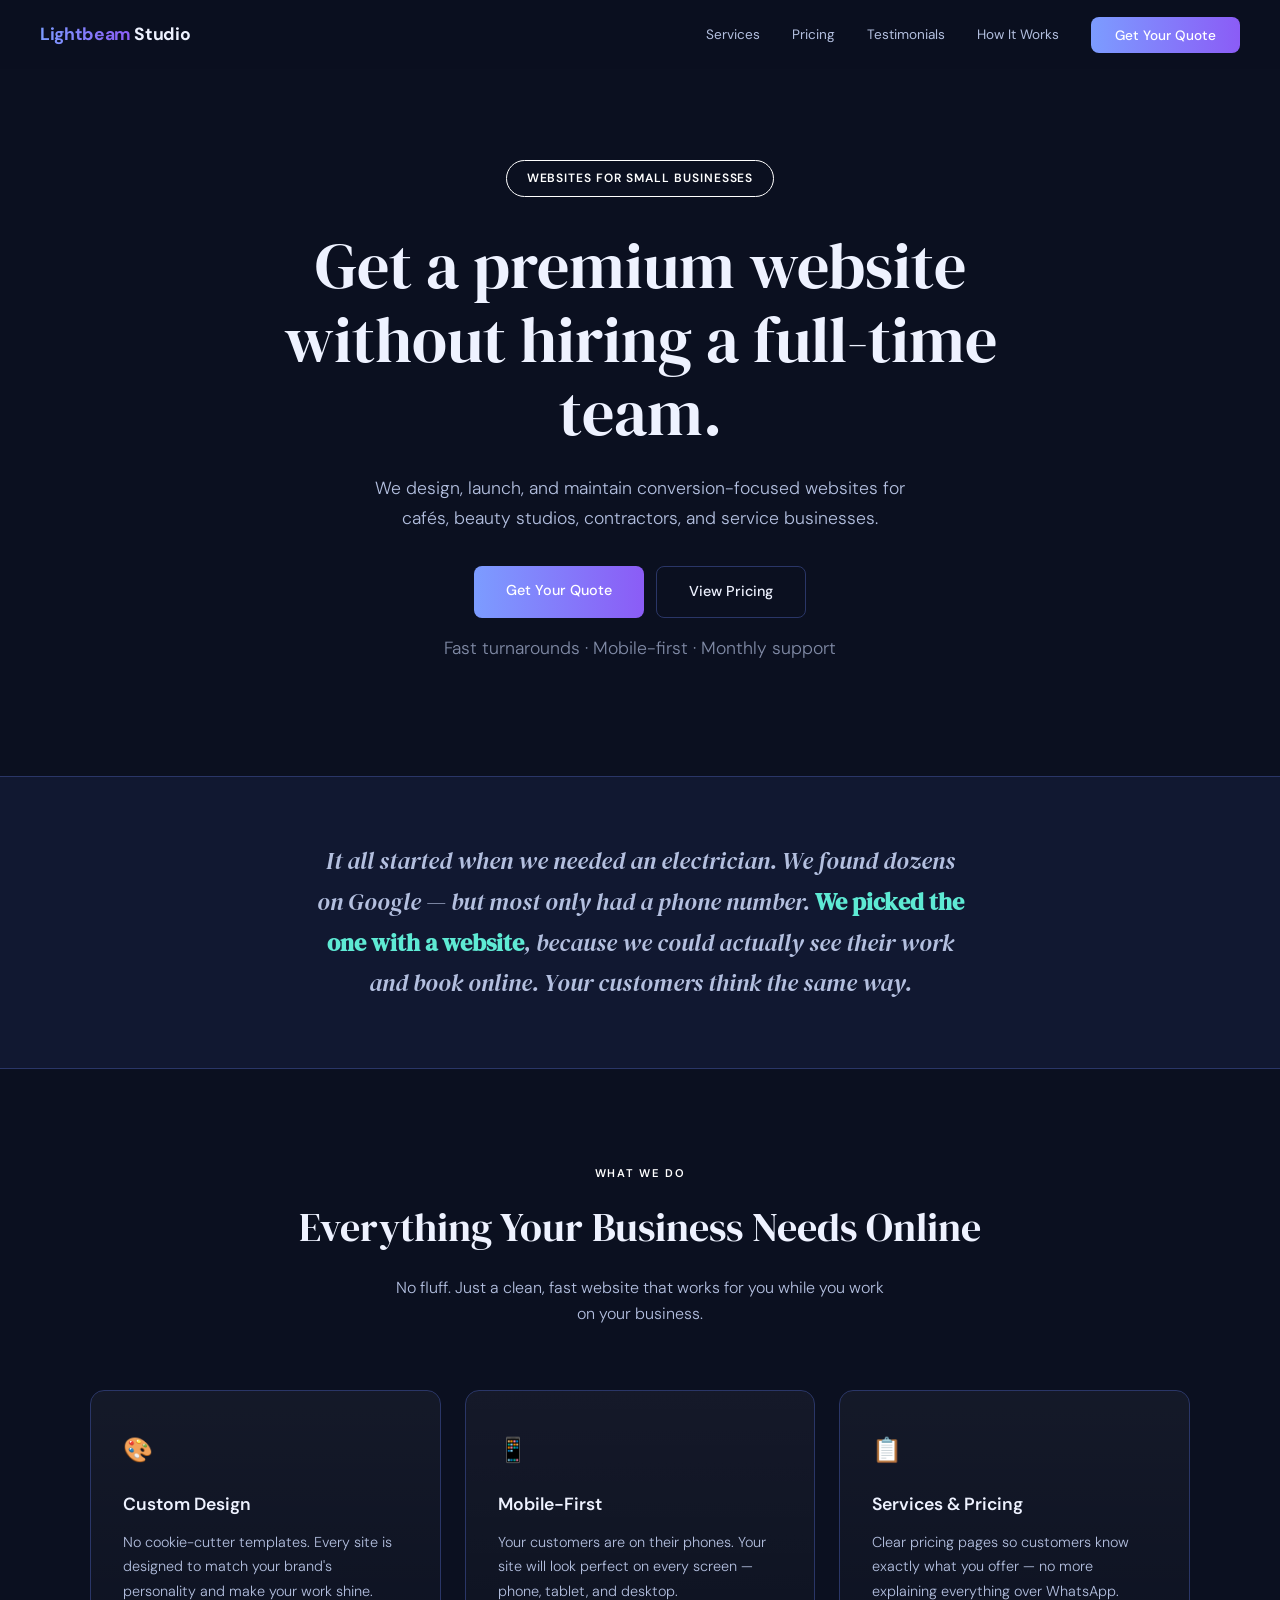
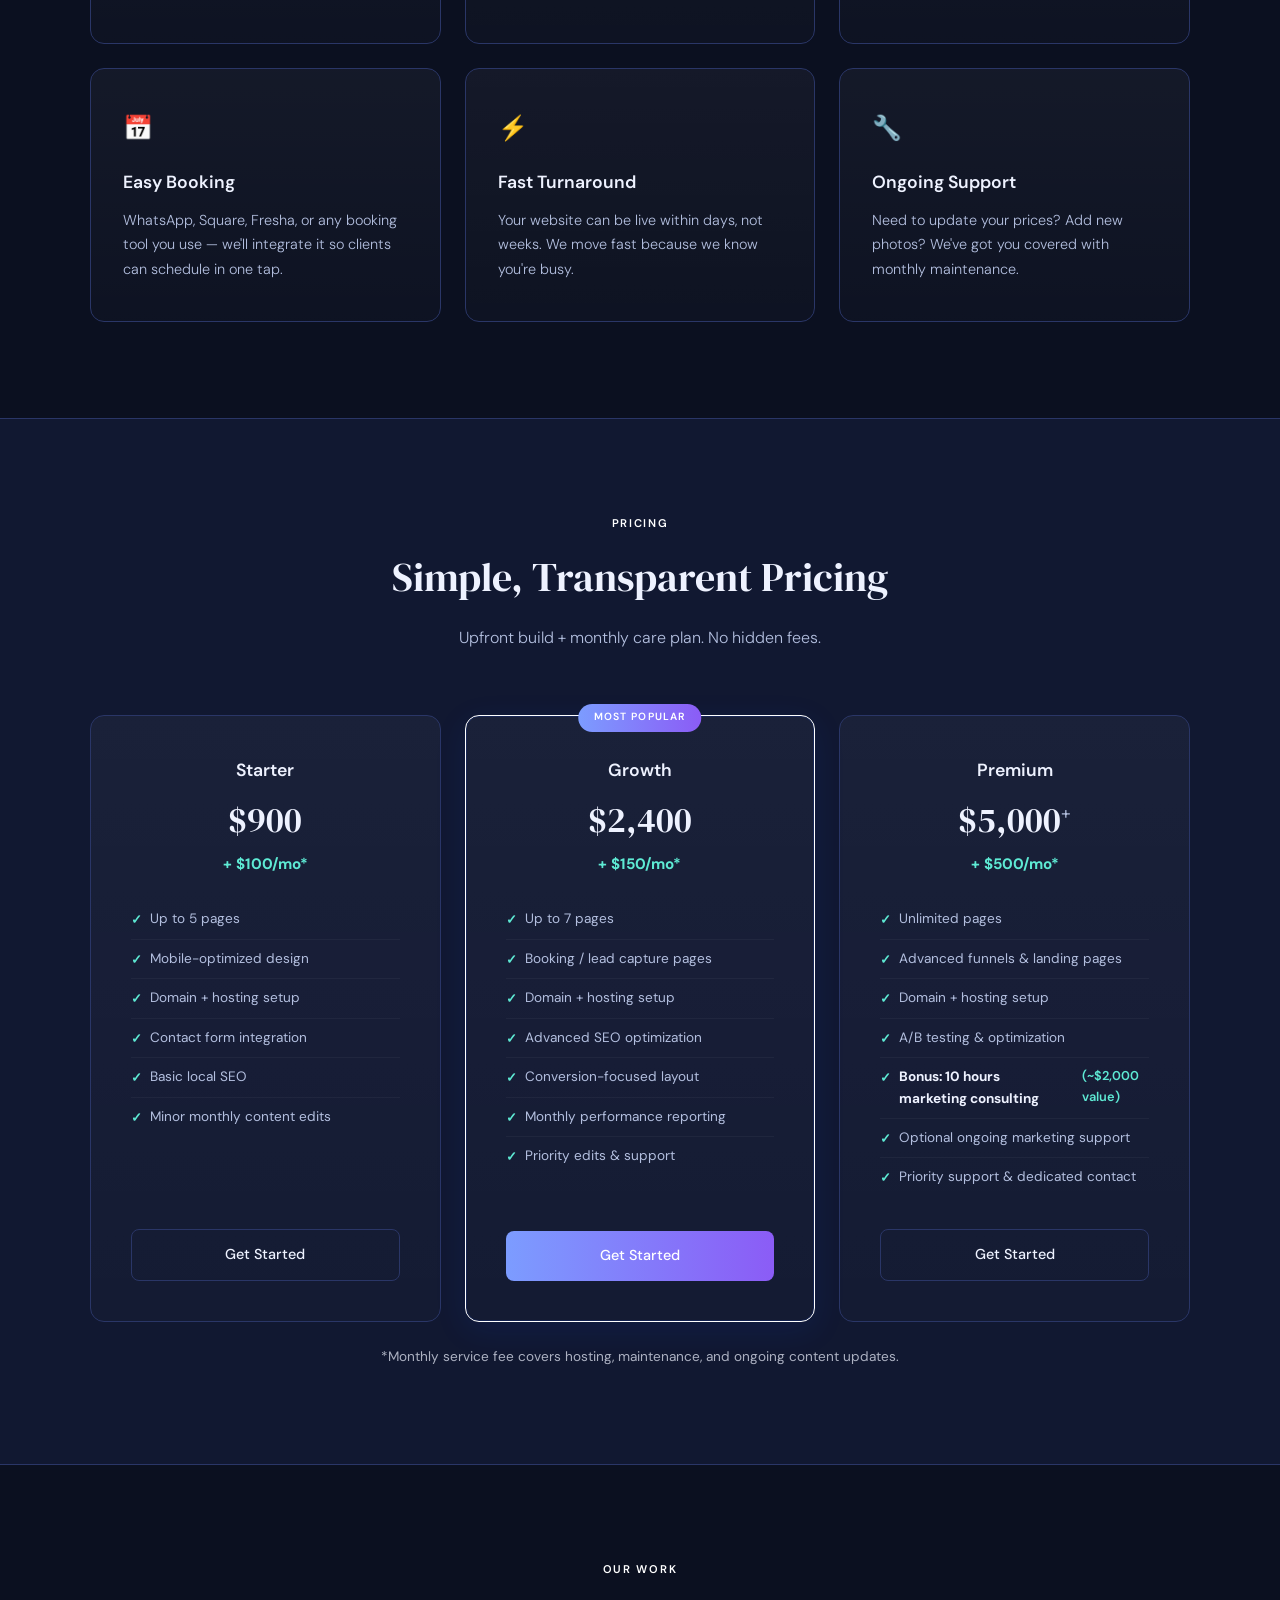
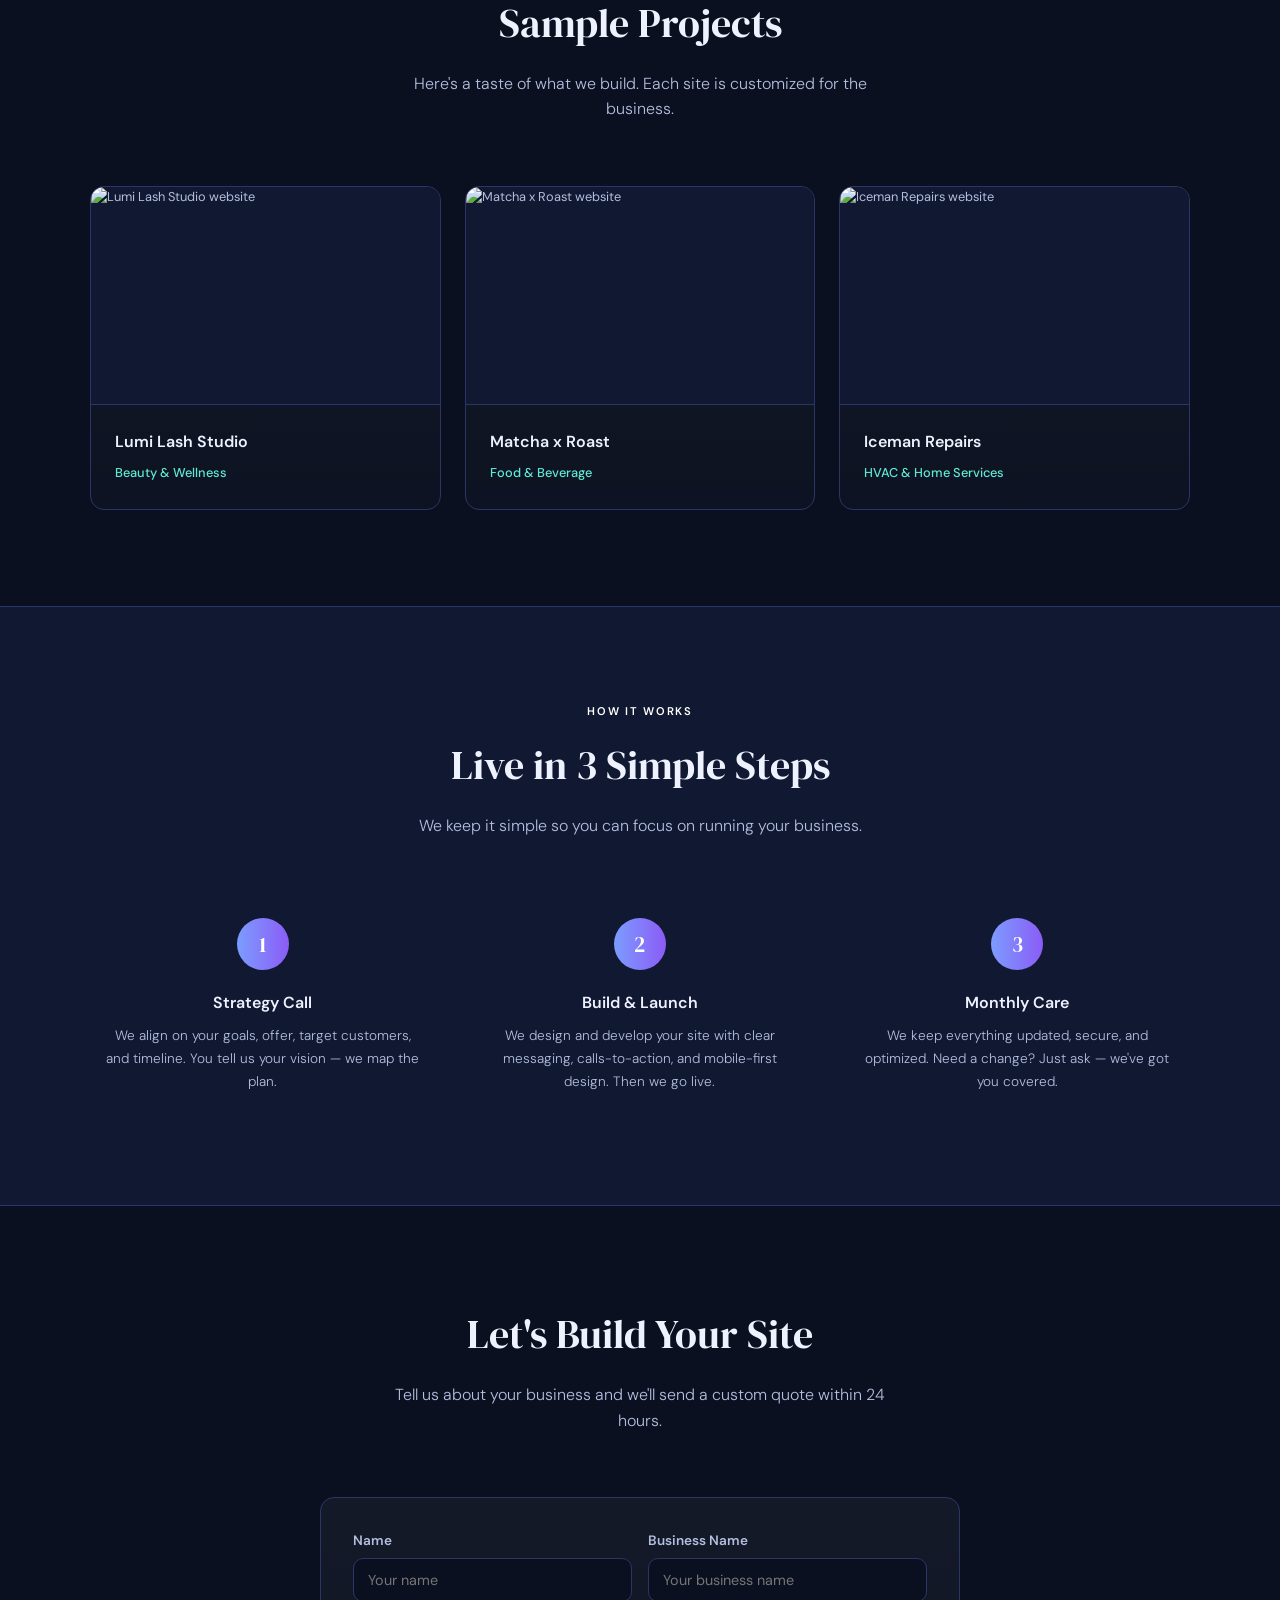
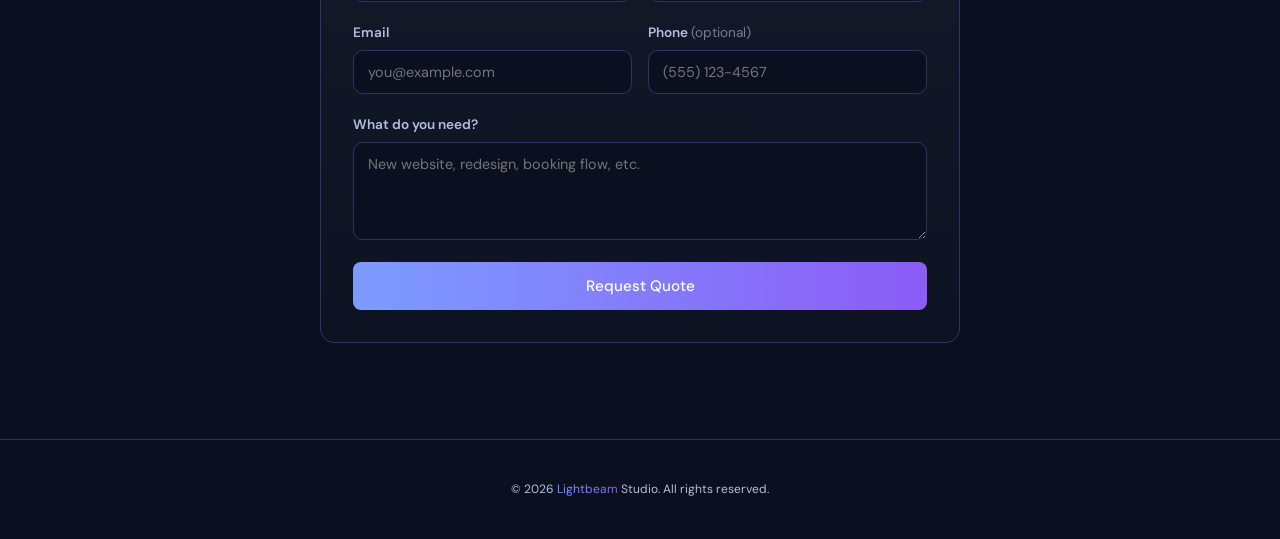
==== index.html @ a2fea818 "Lightbeam Studio - initial deploy" ====
<!doctype html>
<html lang="en">
    <head>
        <meta charset="UTF-8" />
        <meta name="viewport" content="width=device-width, initial-scale=1.0" />
        <title>Lightbeam Studio — Websites for Small Businesses</title>
        <meta
            name="description"
            content="Done-for-you websites for local businesses. Professional design, fast launch, and monthly maintenance plans."
        />
        <link rel="preconnect" href="https://fonts.googleapis.com" />
        <link rel="preconnect" href="https://fonts.gstatic.com" crossorigin />
        <link
            href="https://fonts.googleapis.com/css2?family=DM+Sans:ital,wght@0,300;0,400;0,500;0,600;0,700;1,400&family=DM+Serif+Display:ital@0;1&display=swap"
            rel="stylesheet"
        />
        <link rel="stylesheet" href="./styles.css" />
    </head>
    <body>
        <!-- NAV -->
        <nav>
            <a href="#" class="nav-logo"
                ><span class="boo">Lightbeam</span> Studio</a
            >
            <ul class="nav-links">
                <li><a href="#services">Services</a></li>
                <li><a href="#pricing">Pricing</a></li>
                <li><a href="./testimonials.html">Testimonials</a></li>
                <li><a href="#how">How It Works</a></li>
                <li><a href="#contact" class="nav-cta">Get Your Quote</a></li>
            </ul>
            <button class="nav-hamburger" aria-label="Menu">
                <span></span><span></span><span></span>
            </button>
        </nav>

        <!-- HERO -->
        <section class="hero">
            <div class="fade-in">
                <span class="hero-badge">WEBSITES FOR SMALL BUSINESSES</span>
                <h1>Get a premium website without hiring a full-time team.</h1>
                <p>
                    We design, launch, and maintain conversion-focused websites
                    for cafés, beauty studios, contractors, and service
                    businesses.
                </p>
                <div class="hero-ctas">
                    <a href="#contact" class="btn-gradient">Get Your Quote</a>
                    <a href="#pricing" class="btn-ghost">View Pricing</a>
                </div>
                <p class="micro">
                    Fast turnarounds · Mobile-first · Monthly support
                </p>
            </div>
        </section>

        <!-- STORY -->
        <div class="story">
            <div class="story-inner fade-in">
                <p>
                    It all started when we needed an electrician. We found
                    dozens on Google — but most only had a phone number.
                    <strong>We picked the one with a website</strong>, because
                    we could actually see their work and book online. Your
                    customers think the same way.
                </p>
            </div>
        </div>

        <!-- SERVICES -->
        <section id="services">
            <p class="section-label fade-in">What We Do</p>
            <h2 class="section-title fade-in">
                Everything Your Business Needs Online
            </h2>
            <p class="section-subtitle fade-in">
                No fluff. Just a clean, fast website that works for you while
                you work on your business.
            </p>

            <div class="offers-grid">
                <div class="offer-card fade-in">
                    <div class="offer-icon">🎨</div>
                    <h3>Custom Design</h3>
                    <p>
                        No cookie-cutter templates. Every site is designed to
                        match your brand's personality and make your work shine.
                    </p>
                </div>
                <div class="offer-card fade-in">
                    <div class="offer-icon">📱</div>
                    <h3>Mobile-First</h3>
                    <p>
                        Your customers are on their phones. Your site will look
                        perfect on every screen — phone, tablet, and desktop.
                    </p>
                </div>
                <div class="offer-card fade-in">
                    <div class="offer-icon">📋</div>
                    <h3>Services & Pricing</h3>
                    <p>
                        Clear pricing pages so customers know exactly what you
                        offer — no more explaining everything over WhatsApp.
                    </p>
                </div>
                <div class="offer-card fade-in">
                    <div class="offer-icon">📅</div>
                    <h3>Easy Booking</h3>
                    <p>
                        WhatsApp, Square, Fresha, or any booking tool you use —
                        we'll integrate it so clients can schedule in one tap.
                    </p>
                </div>
                <div class="offer-card fade-in">
                    <div class="offer-icon">⚡</div>
                    <h3>Fast Turnaround</h3>
                    <p>
                        Your website can be live within days, not weeks. We move
                        fast because we know you're busy.
                    </p>
                </div>
                <div class="offer-card fade-in">
                    <div class="offer-icon">🔧</div>
                    <h3>Ongoing Support</h3>
                    <p>
                        Need to update your prices? Add new photos? We've got
                        you covered with monthly maintenance.
                    </p>
                </div>
            </div>
        </section>

        <!-- PRICING -->
        <section id="pricing" class="alt-section">
            <p class="section-label fade-in">Pricing</p>
            <h2 class="section-title fade-in">Simple, Transparent Pricing</h2>
            <p class="section-subtitle fade-in">
                Upfront build + monthly care plan. No hidden fees.
            </p>

            <div class="pricing-grid">
                <div class="pricing-card fade-in">
                    <h3>Starter</h3>
                    <div class="price">$900</div>
                    <div class="monthly">+ $100/mo*</div>
                    <ul class="pricing-features">
                        <li>Up to 5 pages</li>
                        <li>Mobile-optimized design</li>
                        <li>Domain + hosting setup</li>
                        <li>Contact form integration</li>
                        <li>Basic local SEO</li>
                        <li>Minor monthly content edits</li>
                    </ul>
                    <a href="#contact" class="btn-outline-full">Get Started</a>
                </div>
                <div class="pricing-card featured fade-in">
                    <span class="pricing-badge">Most Popular</span>
                    <h3>Growth</h3>
                    <div class="price">$2,400</div>
                    <div class="monthly">+ $150/mo*</div>
                    <ul class="pricing-features">
                        <li>Up to 7 pages</li>
                        <li>Booking / lead capture pages</li>
                        <li>Domain + hosting setup</li>
                        <li>Advanced SEO optimization</li>
                        <li>Conversion-focused layout</li>
                        <li>Monthly performance reporting</li>
                        <li>Priority edits & support</li>
                    </ul>
                    <a href="#contact" class="btn-gradient-full">Get Started</a>
                </div>
                <div class="pricing-card fade-in">
                    <h3>Premium</h3>
                    <div class="price">
                        $5,000<span
                            style="font-size: 0.5em; vertical-align: super"
                            >+</span
                        >
                    </div>
                    <div class="monthly">+ $500/mo*</div>
                    <ul class="pricing-features">
                        <li>Unlimited pages</li>
                        <li>Advanced funnels & landing pages</li>
                        <li>Domain + hosting setup</li>
                        <li>A/B testing & optimization</li>
                        <li>
                            <strong>Bonus: 10 hours marketing consulting</strong
                            ><br /><span class="bonus-value"
                                >(~$2,000 value)</span
                            >
                        </li>
                        <li>Optional ongoing marketing support</li>
                        <li>Priority support & dedicated contact</li>
                    </ul>
                    <a href="#contact" class="btn-outline-full">Get Started</a>
                </div>
            </div>
            <p
                class="pricing-remark fade-in"
                style="
                    text-align: center;
                    margin-top: 1.5rem;
                    font-size: 0.85rem;
                    opacity: 0.7;
                "
            >
                *Monthly service fee covers hosting, maintenance, and ongoing
                content updates.
            </p>
        </section>

        <!-- PORTFOLIO / TESTIMONIALS -->
        <section id="work">
            <p class="section-label fade-in">Our Work</p>
            <h2 class="section-title fade-in">Sample Projects</h2>
            <p class="section-subtitle fade-in">
                Here's a taste of what we build. Each site is customized for the
                business.
            </p>

            <div class="portfolio-grid">
                <div class="portfolio-card fade-in">
                    <div class="portfolio-thumb">
                        <img
                            src="../small-biz-web-studio/assets/case-studies/lumi-lash-brow-home.png"
                            alt="Lumi Lash Studio website"
                        />
                    </div>
                    <div class="portfolio-info">
                        <h3>Lumi Lash Studio</h3>
                        <span class="portfolio-type">Beauty & Wellness</span>
                    </div>
                </div>
                <div class="portfolio-card fade-in">
                    <div class="portfolio-thumb">
                        <img
                            src="../small-biz-web-studio/assets/case-studies/matcha-x-roast-home.png"
                            alt="Matcha x Roast website"
                        />
                    </div>
                    <div class="portfolio-info">
                        <h3>Matcha x Roast</h3>
                        <span class="portfolio-type">Food & Beverage</span>
                    </div>
                </div>
                <div class="portfolio-card fade-in">
                    <div class="portfolio-thumb">
                        <img
                            src="../small-biz-web-studio/assets/case-studies/iceman-repairs-home.png"
                            alt="Iceman Repairs website"
                        />
                    </div>
                    <div class="portfolio-info">
                        <h3>Iceman Repairs</h3>
                        <span class="portfolio-type">HVAC & Home Services</span>
                    </div>
                </div>
            </div>
        </section>

        <!-- HOW IT WORKS -->
        <section id="how" class="alt-section">
            <p class="section-label fade-in">How It Works</p>
            <h2 class="section-title fade-in">Live in 3 Simple Steps</h2>
            <p class="section-subtitle fade-in">
                We keep it simple so you can focus on running your business.
            </p>

            <div class="steps">
                <div class="step fade-in">
                    <div class="step-num">1</div>
                    <h3>Strategy Call</h3>
                    <p>
                        We align on your goals, offer, target customers, and
                        timeline. You tell us your vision — we map the plan.
                    </p>
                </div>
                <div class="step fade-in">
                    <div class="step-num">2</div>
                    <h3>Build & Launch</h3>
                    <p>
                        We design and develop your site with clear messaging,
                        calls-to-action, and mobile-first design. Then we go
                        live.
                    </p>
                </div>
                <div class="step fade-in">
                    <div class="step-num">3</div>
                    <h3>Monthly Care</h3>
                    <p>
                        We keep everything updated, secure, and optimized. Need
                        a change? Just ask — we've got you covered.
                    </p>
                </div>
            </div>
        </section>

        <!-- CONTACT -->
        <section id="contact">
            <div class="fade-in contact-wrap">
                <h2 class="section-title">Let's Build Your Site</h2>
                <p class="section-subtitle">
                    Tell us about your business and we'll send a custom quote
                    within 24 hours.
                </p>

                <form
                    class="contact-form"
                    action="mailto:hello@lightbeamstudio.com"
                    method="post"
                    enctype="text/plain"
                >
                    <div class="form-grid">
                        <label>
                            Name
                            <input
                                type="text"
                                name="name"
                                required
                                placeholder="Your name"
                            />
                        </label>
                        <label>
                            Business Name
                            <input
                                type="text"
                                name="business"
                                required
                                placeholder="Your business name"
                            />
                        </label>
                        <label>
                            Email
                            <input
                                type="email"
                                name="email"
                                required
                                placeholder="you@example.com"
                            />
                        </label>
                        <label>
                            Phone <span class="optional">(optional)</span>
                            <input
                                type="tel"
                                name="phone"
                                placeholder="(555) 123-4567"
                            />
                        </label>
                    </div>
                    <label class="full-width">
                        What do you need?
                        <textarea
                            name="needs"
                            rows="4"
                            placeholder="New website, redesign, booking flow, etc."
                        ></textarea>
                    </label>
                    <button class="btn-gradient-full" type="submit">
                        Request Quote
                    </button>
                </form>
            </div>
        </section>

        <!-- FOOTER -->
        <footer>
            <p>
                © 2026 <span class="boo">Lightbeam</span> Studio. All rights
                reserved.
            </p>
        </footer>

        <script>
            // Fade-in on scroll
            const observer = new IntersectionObserver(
                (entries) => {
                    entries.forEach((entry) => {
                        if (entry.isIntersecting)
                            entry.target.classList.add("visible");
                    });
                },
                { threshold: 0.1 },
            );
            document
                .querySelectorAll(".fade-in")
                .forEach((el) => observer.observe(el));

            // Nav scroll
            window.addEventListener("scroll", () => {
                document
                    .querySelector("nav")
                    .classList.toggle("scrolled", window.scrollY > 20);
            });

            // Mobile menu
            const hamburger = document.querySelector(".nav-hamburger");
            const navLinks = document.querySelector(".nav-links");
            hamburger.addEventListener("click", () => {
                hamburger.classList.toggle("open");
                navLinks.classList.toggle("open");
            });
            navLinks.querySelectorAll("a").forEach((link) => {
                link.addEventListener("click", () => {
                    hamburger.classList.remove("open");
                    navLinks.classList.remove("open");
                });
            });
        </script>
    </body>
</html>
---- styles.css ----
/* === Lightbeam Studio — Blue Theme + A's Layout & Fonts === */

:root {
  --bg: #0b1020;
  --bg-soft: #111831;
  --card: #151d3a;
  --text: #eef2ff;
  --muted: #b3bfdf;
  --boo-blue: #ffffff;
  --brand: #7c9cff;
  --brand-2: #5eead4;
  --accent: #8b5cf6;
  --line: #2a3667;
  --gradient: linear-gradient(90deg, var(--brand), var(--accent));
  --serif: 'DM Serif Display', Georgia, serif;
  --sans: 'DM Sans', -apple-system, sans-serif;
  --max-w: 1100px;
}

*, *::before, *::after { margin: 0; padding: 0; box-sizing: border-box; }
html { scroll-behavior: smooth; }

body {
  font-family: var(--sans);
  background: var(--bg);
  color: var(--text);
  line-height: 1.6;
  -webkit-font-smoothing: antialiased;
}

/* ═══════ NAV ═══════ */
nav {
  position: fixed;
  top: 0; left: 0; right: 0;
  z-index: 100;
  padding: 1.25rem 2.5rem;
  display: flex;
  justify-content: space-between;
  align-items: center;
  background: rgba(11, 16, 32, 0.9);
  backdrop-filter: blur(12px);
  border-bottom: 1px solid transparent;
  transition: border-color 0.3s;
}
nav.scrolled { border-bottom-color: var(--line); }

.nav-logo {
  font-family: var(--sans);
  font-size: 1.1rem;
  font-weight: 700;
  color: var(--text);
  text-decoration: none;
  letter-spacing: -0.02em;
}
.nav-logo .boo,
footer .boo {
  background: var(--gradient);
  -webkit-background-clip: text;
  -webkit-text-fill-color: transparent;
  background-clip: text;
}
.nav-links {
  display: flex;
  gap: 2rem;
  list-style: none;
  align-items: center;
}
.nav-links a {
  color: var(--muted);
  text-decoration: none;
  font-size: 0.85rem;
  font-weight: 400;
  transition: color 0.3s;
}
.nav-links a:hover { color: var(--text); }
.nav-links .nav-cta {
  background: var(--gradient);
  color: white;
  padding: 0.6rem 1.5rem;
  border-radius: 8px;
  font-weight: 500;
  transition: opacity 0.3s, box-shadow 0.3s;
}
.nav-links .nav-cta:hover {
  opacity: 0.9;
  color: white;
  box-shadow: 0 4px 20px rgba(20, 79, 255, 0.3);
}

.nav-hamburger {
  display: none;
  flex-direction: column;
  gap: 5px;
  cursor: pointer;
  background: none;
  border: none;
  padding: 4px;
}
.nav-hamburger span {
  width: 22px;
  height: 1.5px;
  background: var(--text);
  transition: all 0.3s;
}

/* ═══════ HERO ═══════ */
.hero {
  padding: 10rem 2rem 5rem;
  text-align: center;
  max-width: 800px;
  margin: 0 auto;
}
.hero-badge {
  display: inline-block;
  font-size: 0.75rem;
  font-weight: 600;
  letter-spacing: 0.08em;
  text-transform: uppercase;
  color: var(--boo-blue);
  border: 1.5px solid var(--boo-blue);
  padding: 0.5rem 1.2rem;
  border-radius: 100px;
  margin-bottom: 2rem;
}
.hero h1 {
  font-family: var(--serif);
  font-size: clamp(2.5rem, 6vw, 4rem);
  font-weight: 400;
  line-height: 1.15;
  margin-bottom: 1.5rem;
  color: var(--text);
}
.hero p {
  font-size: 1.1rem;
  font-weight: 300;
  color: var(--muted);
  max-width: 580px;
  margin: 0 auto 2rem;
  line-height: 1.7;
}
.hero-ctas {
  display: flex;
  gap: 12px;
  justify-content: center;
  margin-bottom: 1rem;
}
.micro {
  color: var(--muted);
  font-size: 0.85rem;
  opacity: 0.7;
}

/* ═══════ BUTTONS ═══════ */
.btn-gradient, .btn-gradient-full {
  display: inline-block;
  background: var(--gradient);
  color: white;
  padding: 0.85rem 2rem;
  border-radius: 8px;
  text-decoration: none;
  font-size: 0.9rem;
  font-weight: 500;
  border: none;
  cursor: pointer;
  transition: opacity 0.3s, transform 0.2s, box-shadow 0.3s;
}
.btn-gradient:hover, .btn-gradient-full:hover {
  opacity: 0.9;
  transform: translateY(-1px);
  box-shadow: 0 6px 24px rgba(20, 79, 255, 0.3);
}
.btn-gradient-full { width: 100%; text-align: center; }

.btn-ghost, .btn-outline-full {
  display: inline-block;
  background: transparent;
  color: var(--text);
  padding: 0.85rem 2rem;
  border-radius: 8px;
  text-decoration: none;
  font-size: 0.9rem;
  font-weight: 500;
  border: 1px solid var(--line);
  cursor: pointer;
  transition: border-color 0.3s, color 0.3s;
}
.btn-ghost:hover, .btn-outline-full:hover {
  border-color: var(--boo-blue);
  color: var(--boo-blue);
}
.btn-outline-full { width: 100%; text-align: center; }

/* ═══════ STORY STRIP ═══════ */
.story {
  padding: 4rem 2rem;
  background: var(--bg-soft);
  border-top: 1px solid var(--line);
  border-bottom: 1px solid var(--line);
}
.story-inner {
  max-width: 650px;
  margin: 0 auto;
  text-align: center;
}
.story p {
  font-family: var(--serif);
  font-size: clamp(1.2rem, 2.5vw, 1.5rem);
  font-style: italic;
  line-height: 1.7;
  color: var(--muted);
}
.story p strong {
  color: var(--brand-2);
  font-style: normal;
}

/* ═══════ SECTIONS ═══════ */
section { padding: 6rem 2rem; }
.alt-section {
  background: var(--bg-soft);
  border-top: 1px solid var(--line);
  border-bottom: 1px solid var(--line);
}

.section-label {
  font-size: 0.7rem;
  font-weight: 600;
  letter-spacing: 0.15em;
  text-transform: uppercase;
  color: var(--boo-blue);
  text-align: center;
  margin-bottom: 0.75rem;
}
.section-title {
  font-family: var(--serif);
  font-size: clamp(1.8rem, 4vw, 2.5rem);
  font-weight: 400;
  text-align: center;
  margin-bottom: 1rem;
  color: var(--text);
}
.section-subtitle {
  text-align: center;
  color: var(--muted);
  font-weight: 300;
  font-size: 1rem;
  max-width: 500px;
  margin: 0 auto 4rem;
}

/* ═══════ SERVICES GRID ═══════ */
.offers-grid {
  display: grid;
  grid-template-columns: repeat(3, 1fr);
  gap: 1.5rem;
  max-width: var(--max-w);
  margin: 0 auto;
}
.offer-card {
  background: linear-gradient(180deg, rgba(255,255,255,0.04), rgba(255,255,255,0.01));
  border: 1px solid var(--line);
  border-radius: 14px;
  padding: 2.5rem 2rem;
  transition: border-color 0.3s, transform 0.3s;
}
.offer-card:hover {
  border-color: rgba(20, 79, 255, 0.3);
  transform: translateY(-2px);
}
.offer-icon {
  font-size: 1.5rem;
  margin-bottom: 1.25rem;
}
.offer-card h3 {
  font-family: var(--sans);
  font-size: 1.1rem;
  font-weight: 600;
  margin-bottom: 0.75rem;
}
.offer-card p {
  color: var(--muted);
  font-size: 0.9rem;
  font-weight: 300;
  line-height: 1.7;
}

/* ═══════ PRICING ═══════ */
.pricing-grid {
  display: grid;
  grid-template-columns: repeat(3, 1fr);
  gap: 1.5rem;
  max-width: var(--max-w);
  margin: 0 auto;
}
.pricing-card {
  background: linear-gradient(180deg, rgba(255,255,255,0.04), rgba(255,255,255,0.01));
  border: 1px solid var(--line);
  border-radius: 14px;
  padding: 2.5rem;
  text-align: center;
  display: flex;
  flex-direction: column;
  transition: border-color 0.3s, transform 0.3s;
}
.pricing-card:hover {
  border-color: rgba(20, 79, 255, 0.3);
  transform: translateY(-2px);
}
.pricing-card.featured {
  border-color: var(--boo-blue);
  box-shadow: 0 0 0 1px rgba(20, 79, 255, 0.15) inset, 0 8px 32px rgba(20, 79, 255, 0.1);
  position: relative;
}
.pricing-badge {
  position: absolute;
  top: -0.75rem;
  left: 50%;
  transform: translateX(-50%);
  background: var(--gradient);
  color: white;
  font-size: 0.65rem;
  font-weight: 600;
  letter-spacing: 0.1em;
  text-transform: uppercase;
  padding: 0.35rem 1rem;
  border-radius: 100px;
  white-space: nowrap;
}
.pricing-card h3 {
  font-size: 1.1rem;
  font-weight: 600;
  margin-bottom: 0.5rem;
}
.pricing-card .price {
  font-family: var(--serif);
  font-size: 2.2rem;
  margin-bottom: 0.25rem;
}
.pricing-card .price span {
  font-family: var(--sans);
  font-size: 0.85rem;
  color: var(--muted);
  font-weight: 400;
}
.pricing-card .monthly {
  color: var(--brand-2);
  font-weight: 700;
  font-size: 0.95rem;
  margin-bottom: 1.5rem;
}
.pricing-features {
  list-style: none;
  text-align: left;
  margin-bottom: 2rem;
  flex: 1;
}
.pricing-features li {
  padding: 0.5rem 0;
  font-size: 0.85rem;
  color: var(--muted);
  border-bottom: 1px solid rgba(255,255,255,0.04);
  display: flex;
  align-items: flex-start;
  gap: 0.5rem;
}
.pricing-features li:last-child { border-bottom: none; }
.pricing-features li::before {
  content: '✓';
  color: var(--brand-2);
  font-weight: 700;
  font-size: 0.8rem;
  flex-shrink: 0;
  margin-top: 2px;
}
.pricing-features li strong { color: var(--text); }
.bonus-value {
  color: var(--brand-2);
  font-size: 0.8rem;
  font-weight: 600;
}

/* ═══════ PORTFOLIO ═══════ */
.portfolio-grid {
  display: grid;
  grid-template-columns: repeat(3, 1fr);
  gap: 1.5rem;
  max-width: var(--max-w);
  margin: 0 auto;
}
.portfolio-card {
  background: linear-gradient(180deg, rgba(255,255,255,0.04), rgba(255,255,255,0.01));
  border: 1px solid var(--line);
  border-radius: 14px;
  overflow: hidden;
  transition: transform 0.3s, box-shadow 0.3s;
}
.portfolio-card:hover {
  transform: translateY(-3px);
  box-shadow: 0 8px 30px rgba(0,0,0,0.2);
}
.portfolio-thumb {
  width: 100%;
  aspect-ratio: 16/10;
  background: var(--bg-soft);
  display: flex;
  align-items: center;
  justify-content: center;
  color: var(--muted);
  font-size: 0.8rem;
  border-bottom: 1px solid var(--line);
  overflow: hidden;
}
.portfolio-thumb img {
  width: 100%;
  height: 100%;
  object-fit: cover;
}
.portfolio-thumb.placeholder {
  font-size: 1rem;
  font-weight: 600;
  color: var(--boo-blue);
  background: rgba(20, 79, 255, 0.06);
}
.portfolio-info {
  padding: 1.5rem;
}
.portfolio-info h3 {
  font-size: 1rem;
  font-weight: 600;
  margin-bottom: 0.3rem;
}
.portfolio-type {
  font-size: 0.8rem;
  color: var(--brand-2);
  font-weight: 500;
}

/* ═══════ STEPS ═══════ */
.steps {
  display: grid;
  grid-template-columns: repeat(3, 1fr);
  gap: 2rem;
  max-width: var(--max-w);
  margin: 0 auto;
}
.step {
  text-align: center;
  padding: 1rem;
}
.step-num {
  display: inline-flex;
  align-items: center;
  justify-content: center;
  width: 52px;
  height: 52px;
  border-radius: 50%;
  background: var(--gradient);
  color: white;
  font-family: var(--serif);
  font-size: 1.3rem;
  margin-bottom: 1.25rem;
}
.step h3 {
  font-size: 1rem;
  font-weight: 600;
  margin-bottom: 0.5rem;
}
.step p {
  font-size: 0.85rem;
  color: var(--muted);
  font-weight: 300;
  line-height: 1.7;
}

/* ═══════ CONTACT FORM ═══════ */
.contact-wrap {
  max-width: 640px;
  margin: 0 auto;
  text-align: center;
}
.contact-form {
  background: linear-gradient(180deg, rgba(255,255,255,0.04), rgba(255,255,255,0.01));
  border: 1px solid var(--line);
  border-radius: 14px;
  padding: 2rem;
  text-align: left;
  margin-top: 0;
}
.form-grid {
  display: grid;
  grid-template-columns: 1fr 1fr;
  gap: 16px;
  margin-bottom: 16px;
}
.contact-form label {
  display: block;
  font-size: 0.85rem;
  font-weight: 600;
  color: var(--muted);
  margin-bottom: 4px;
}
.optional {
  font-weight: 400;
  opacity: 0.6;
}
.contact-form input,
.contact-form textarea {
  width: 100%;
  margin-top: 6px;
  border-radius: 10px;
  border: 1px solid var(--line);
  background: var(--bg);
  color: var(--text);
  padding: 12px 14px;
  font-family: var(--sans);
  font-size: 0.9rem;
  transition: border-color 0.2s;
}
.contact-form input:focus,
.contact-form textarea:focus {
  outline: none;
  border-color: var(--boo-blue);
  box-shadow: 0 0 0 3px rgba(20, 79, 255, 0.15);
}
.contact-form textarea { resize: vertical; }
.full-width { margin-bottom: 12px; }
.contact-form .btn-gradient-full { margin-top: 12px; font-family: var(--sans); font-size: 0.95rem; }

/* ═══════ FOOTER ═══════ */
footer {
  padding: 2.5rem 2rem;
  text-align: center;
  border-top: 1px solid var(--line);
}
footer p {
  font-size: 0.75rem;
  color: var(--muted);
}
footer a {
  color: var(--muted);
  text-decoration: none;
  transition: color 0.3s;
}
footer a:hover { color: var(--boo-blue); }

/* ═══════ ANIMATIONS ═══════ */
.fade-in {
  opacity: 0;
  transform: translateY(24px);
  transition: opacity 0.7s ease, transform 0.7s ease;
}
.fade-in.visible {
  opacity: 1;
  transform: translateY(0);
}

/* ═══════ MOBILE ═══════ */
@media (max-width: 768px) {
  nav { padding: 1rem 1.5rem; }
  .nav-links {
    display: none;
    position: fixed;
    top: 0; left: 0; right: 0; bottom: 0;
    background: rgba(11, 16, 32, 0.98);
    flex-direction: column;
    align-items: center;
    justify-content: center;
    gap: 2rem;
  }
  .nav-links.open { display: flex; }
  .nav-hamburger { display: flex; z-index: 101; }
  .nav-hamburger.open span:nth-child(1) { transform: rotate(45deg) translate(4px, 4px); }
  .nav-hamburger.open span:nth-child(2) { opacity: 0; }
  .nav-hamburger.open span:nth-child(3) { transform: rotate(-45deg) translate(4px, -4px); }

  .hero { padding: 8rem 1.5rem 4rem; }
  .hero-ctas { flex-direction: column; align-items: center; }
  section { padding: 4rem 1.5rem; }
  .offers-grid, .portfolio-grid, .steps, .pricing-grid { grid-template-columns: 1fr; }
  .form-grid { grid-template-columns: 1fr; }
}

@media (min-width: 769px) and (max-width: 1000px) {
  .offers-grid { grid-template-columns: repeat(2, 1fr); }
}
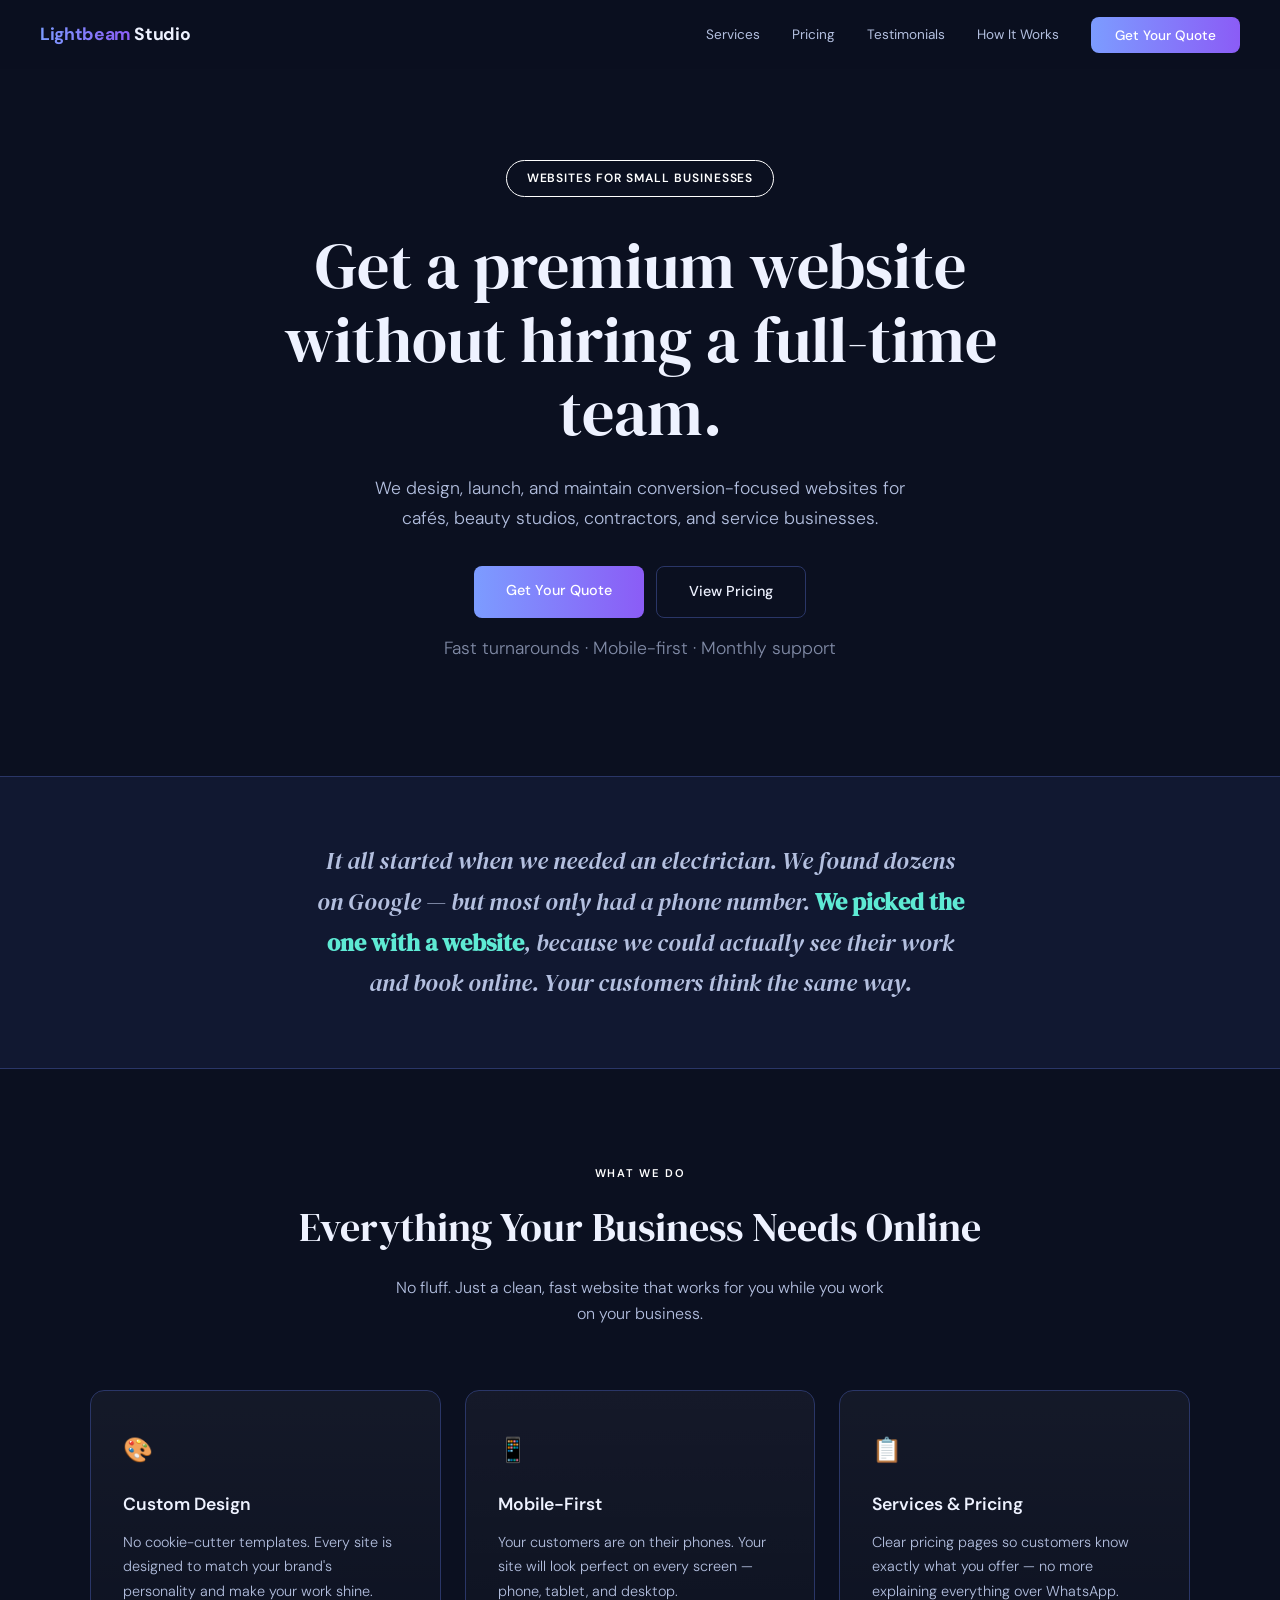
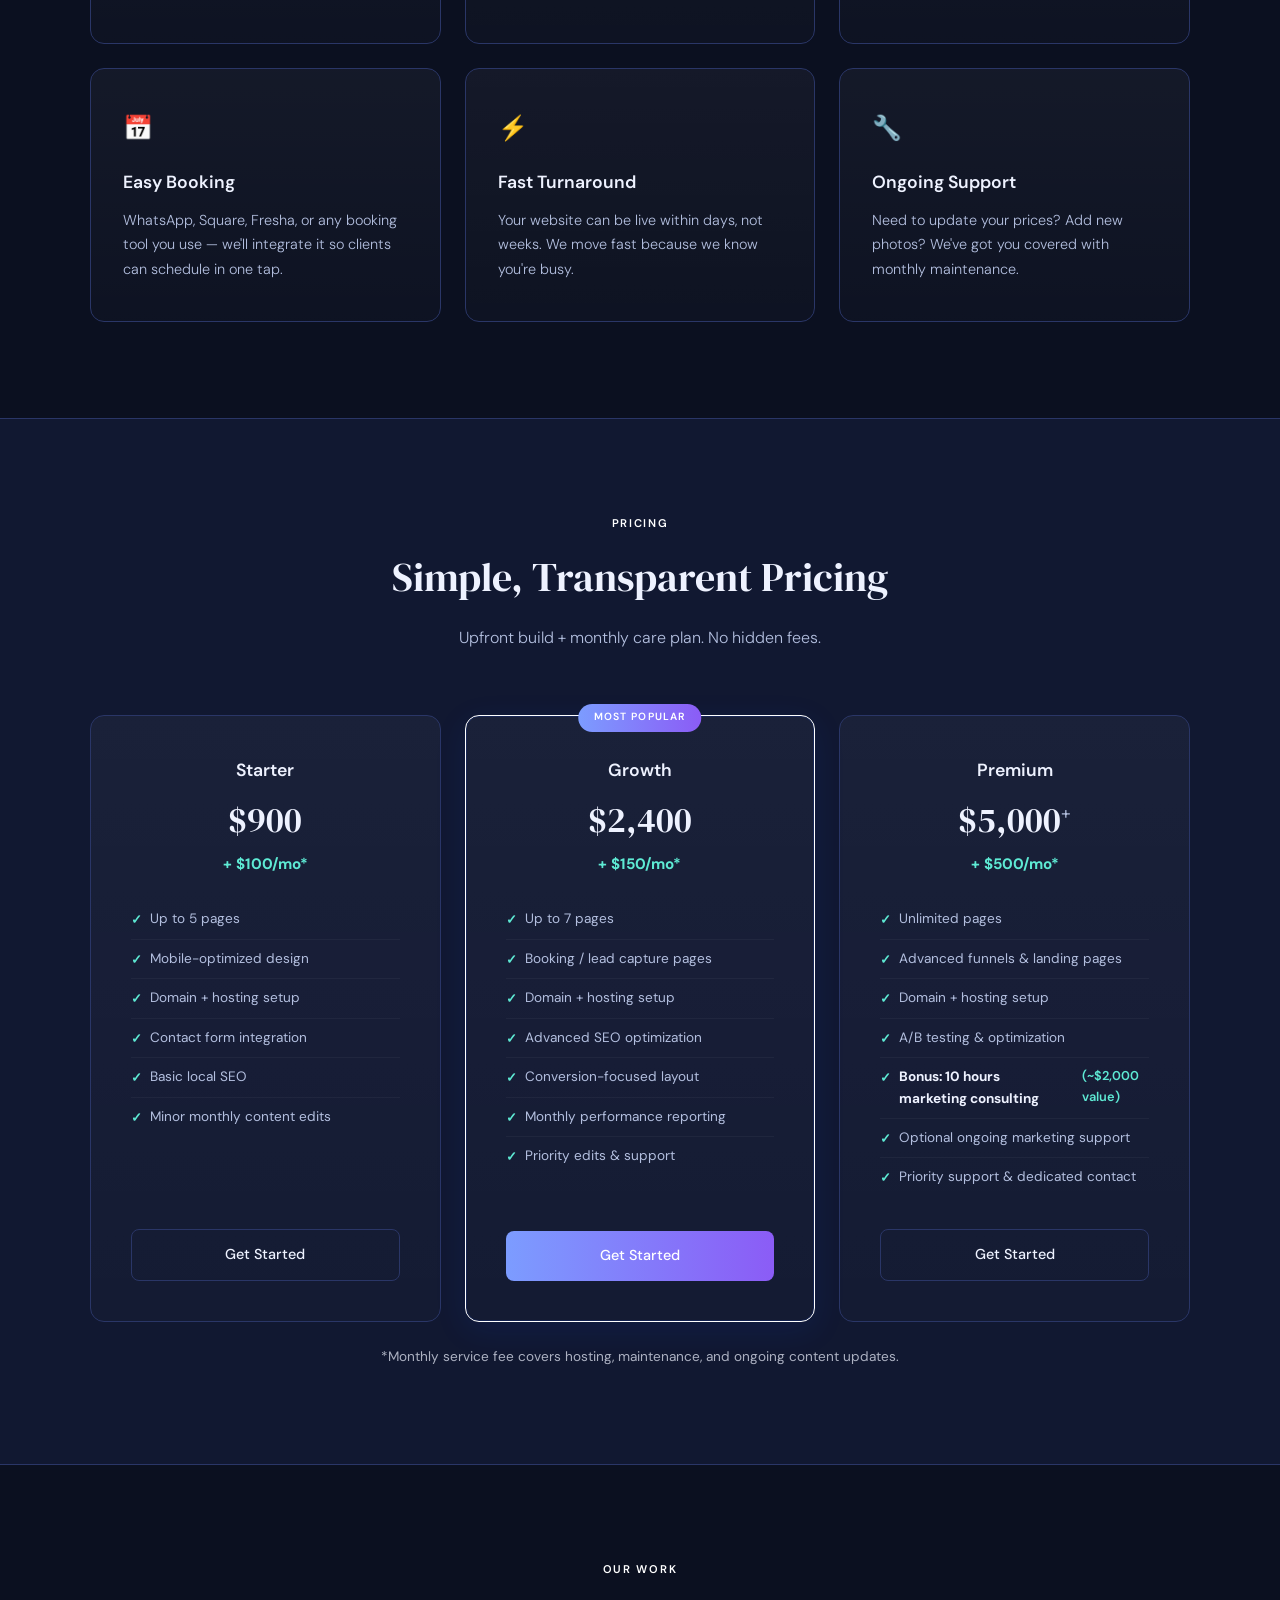
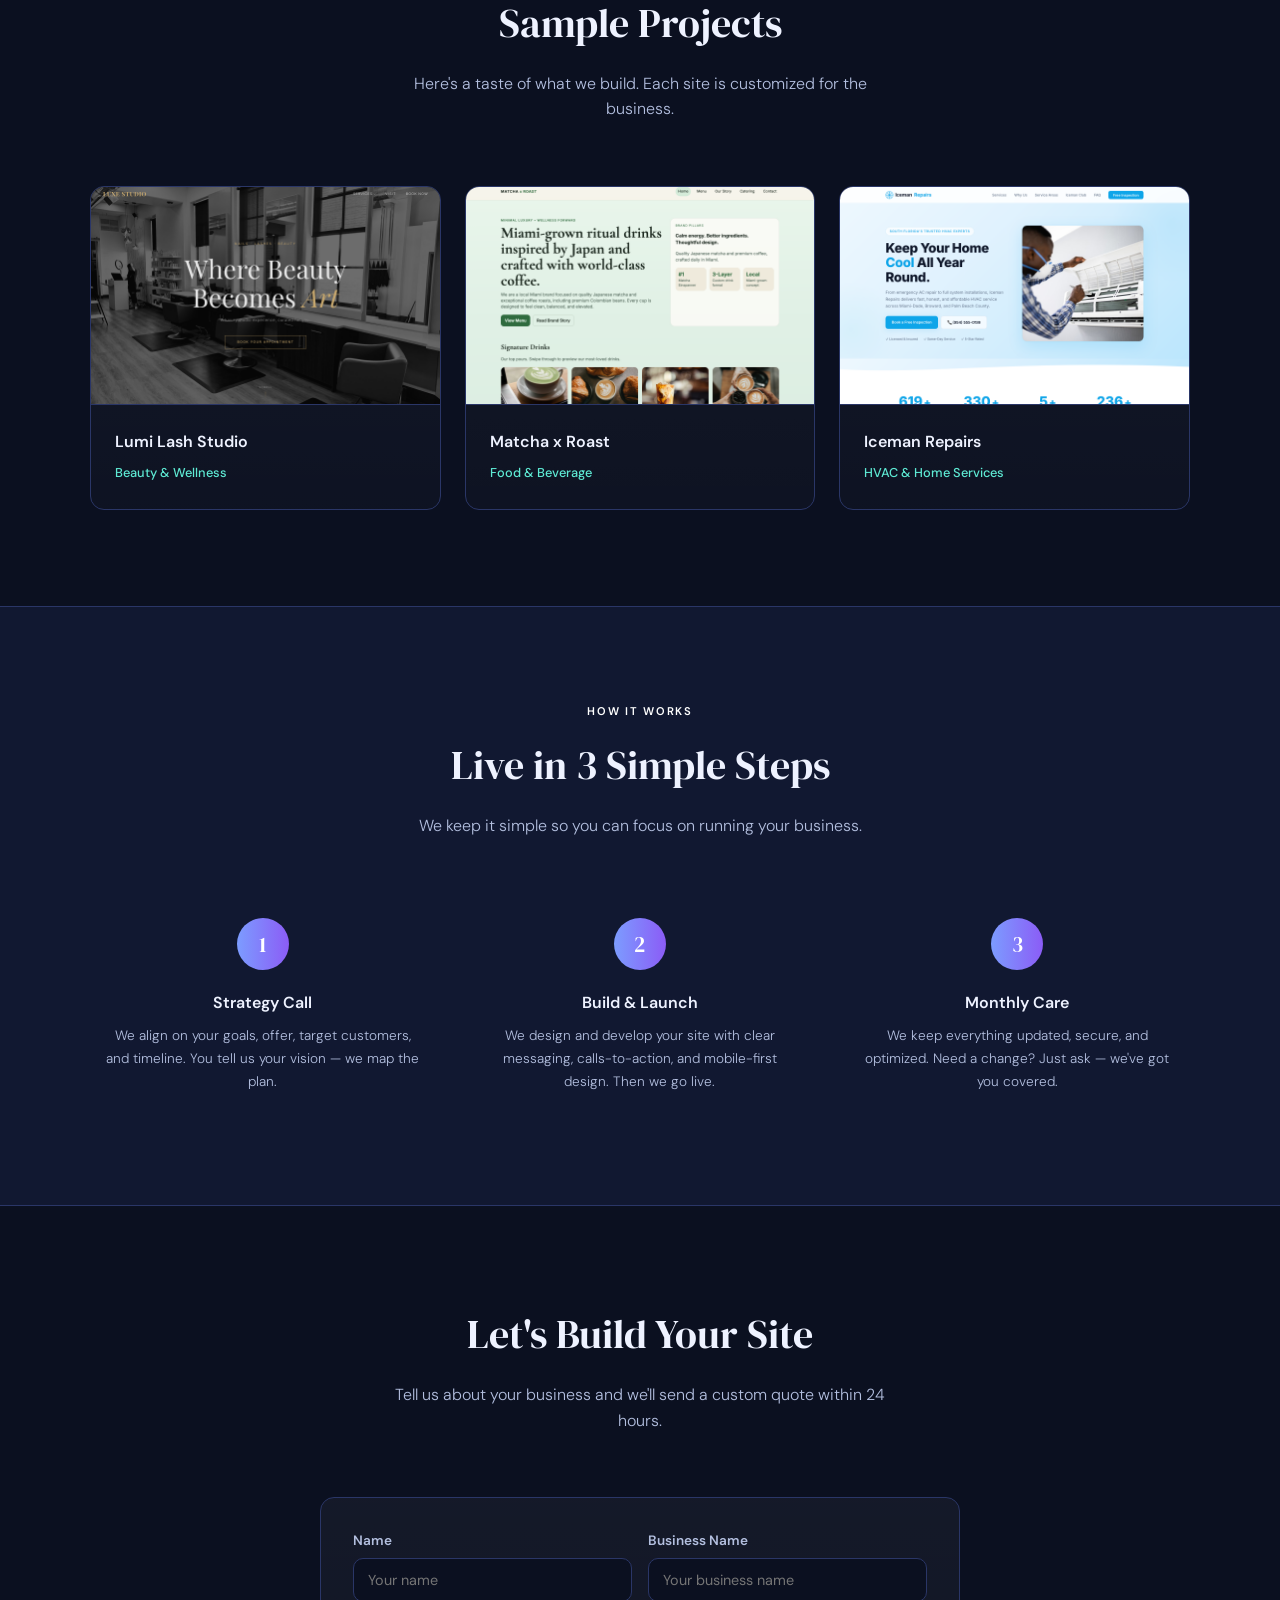
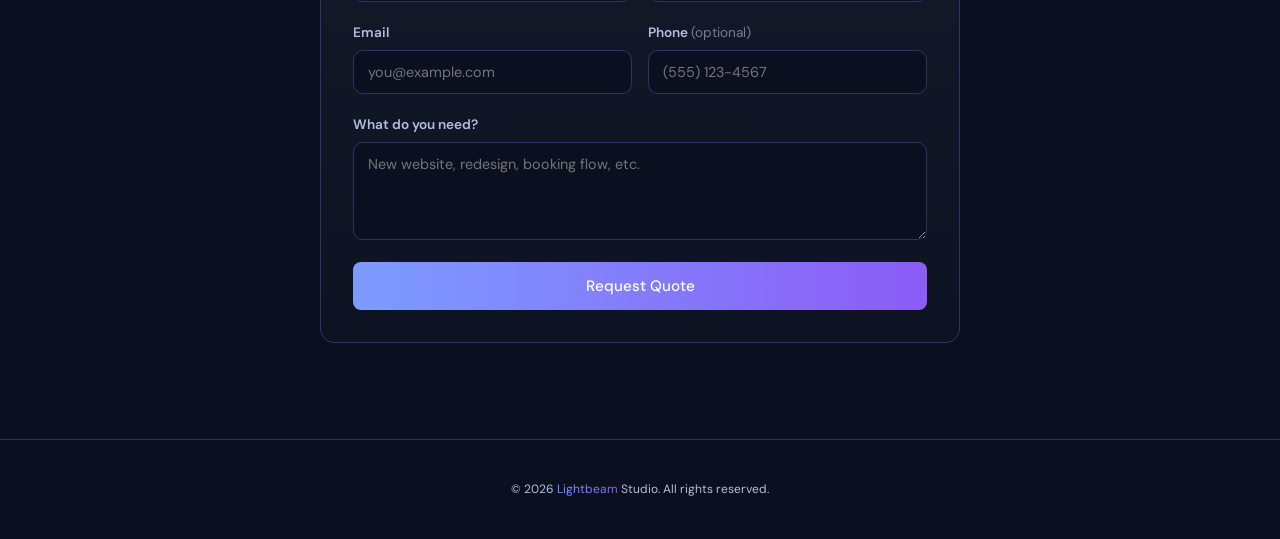
==== commit eb9aafca: "Fix mobile: add portfolio images, make GIFs responsive" ====
--- a/index.html
+++ b/index.html
@@ -222,7 +222,7 @@
                 <div class="portfolio-card fade-in">
                     <div class="portfolio-thumb">
                         <img
-                            src="../small-biz-web-studio/assets/case-studies/lumi-lash-brow-home.png"
+                            src="assets/lumi-lash-brow-home.png"
                             alt="Lumi Lash Studio website"
                         />
                     </div>
@@ -234,7 +234,7 @@
                 <div class="portfolio-card fade-in">
                     <div class="portfolio-thumb">
                         <img
-                            src="../small-biz-web-studio/assets/case-studies/matcha-x-roast-home.png"
+                            src="assets/matcha-x-roast-home.png"
                             alt="Matcha x Roast website"
                         />
                     </div>
@@ -246,7 +246,7 @@
                 <div class="portfolio-card fade-in">
                     <div class="portfolio-thumb">
                         <img
-                            src="../small-biz-web-studio/assets/case-studies/iceman-repairs-home.png"
+                            src="assets/iceman-repairs-home.png"
                             alt="Iceman Repairs website"
                         />
                     </div>
